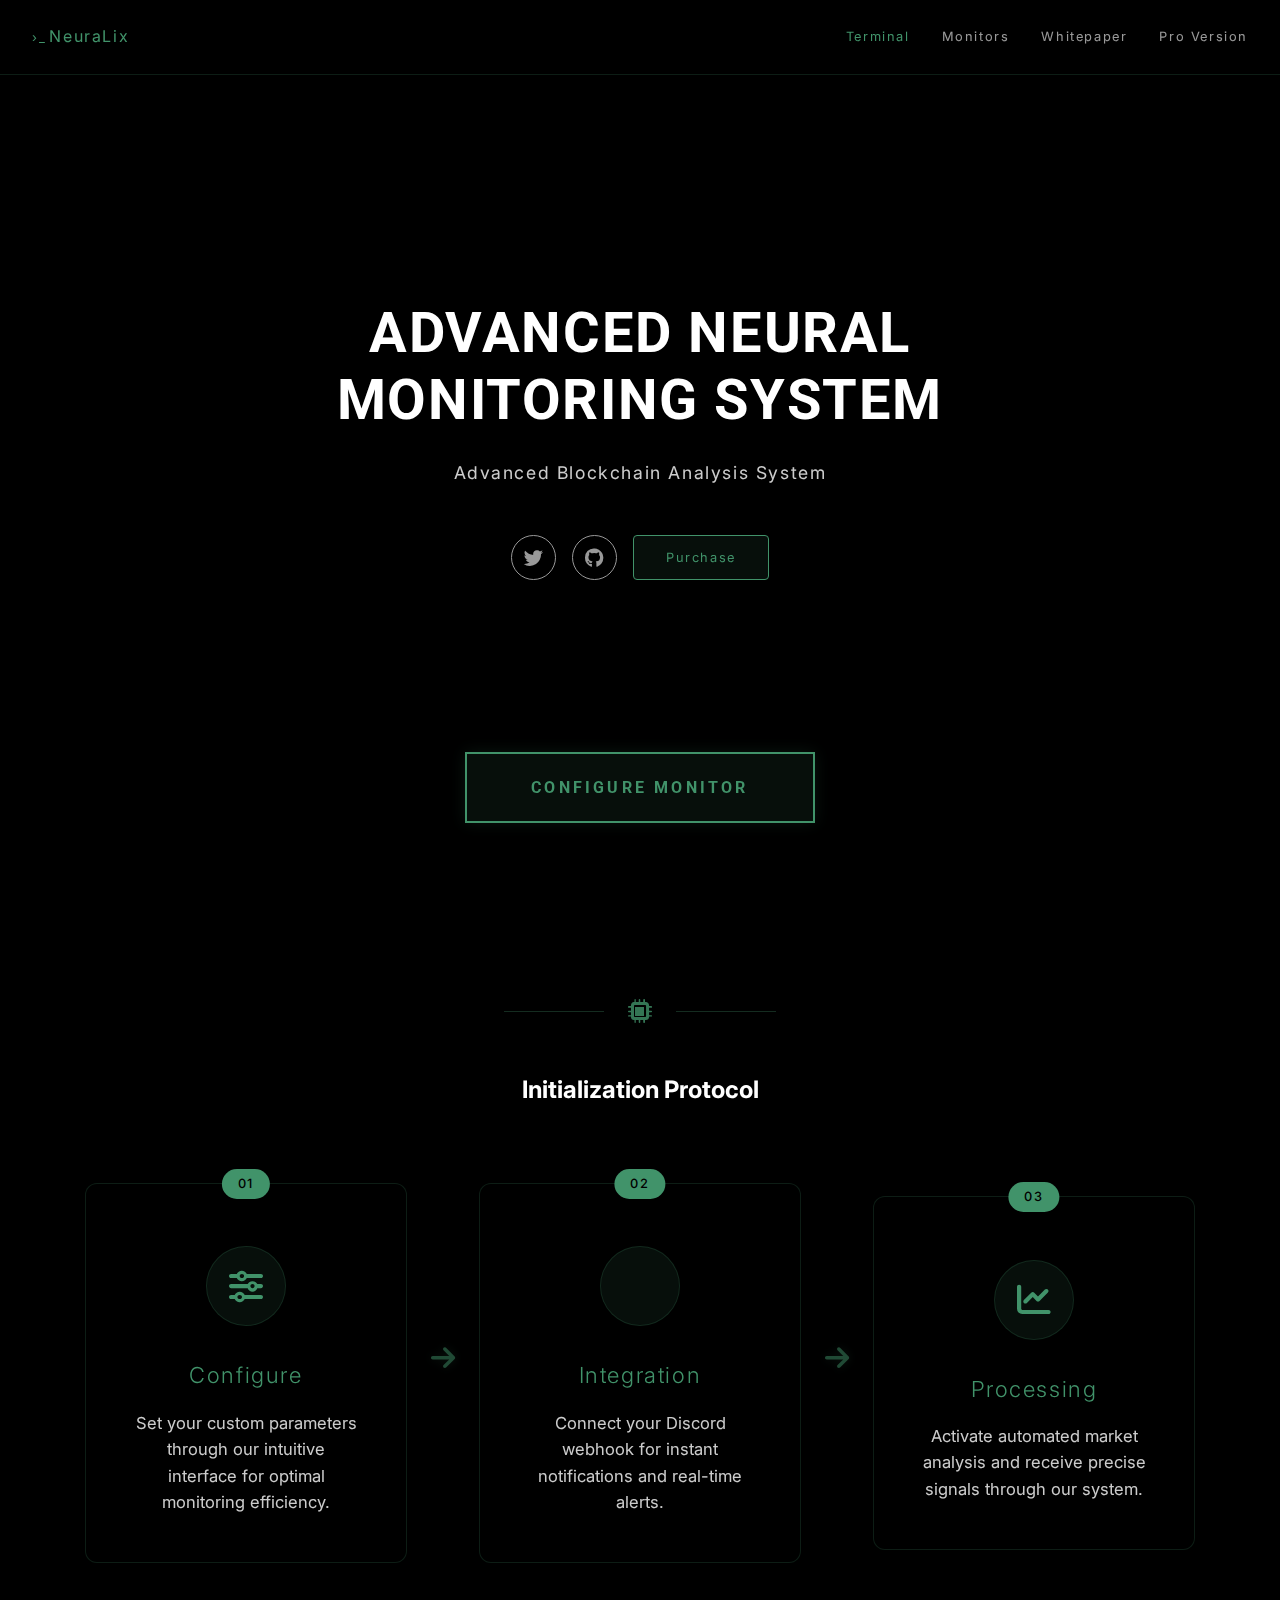
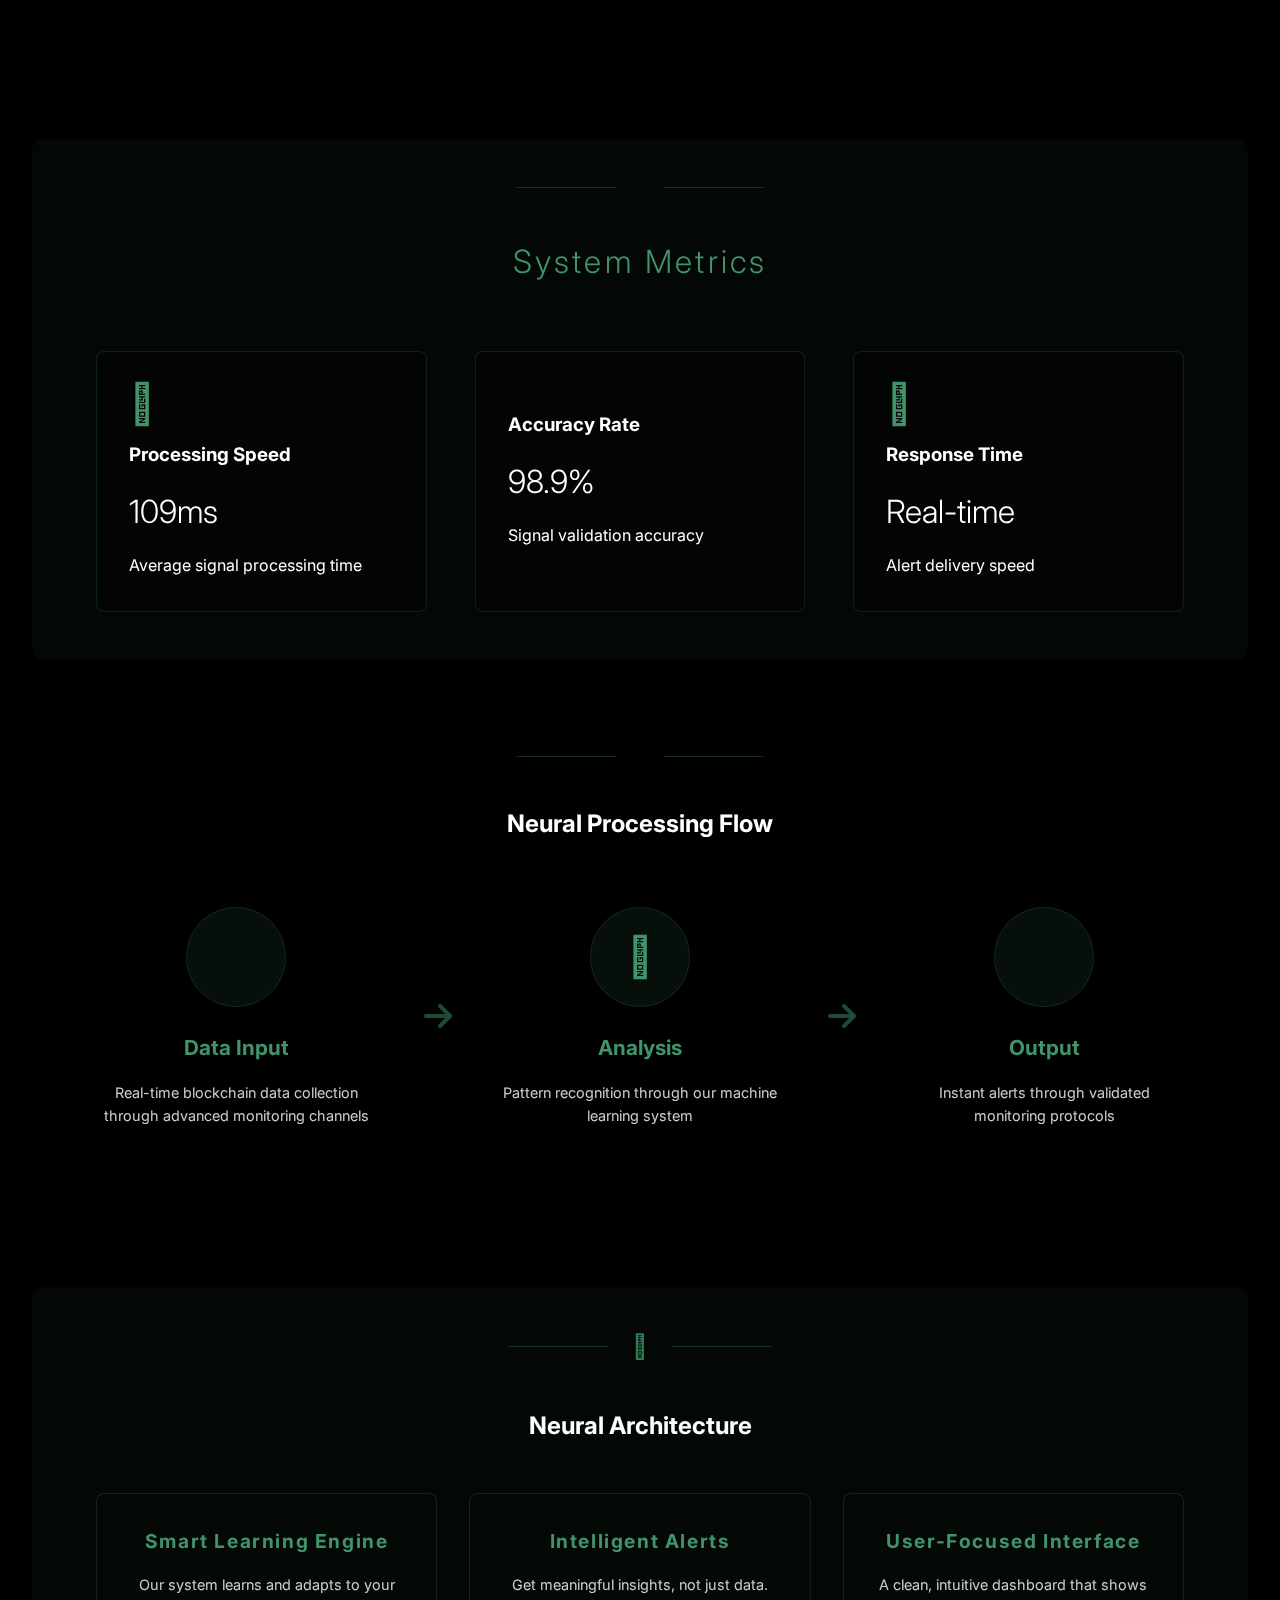
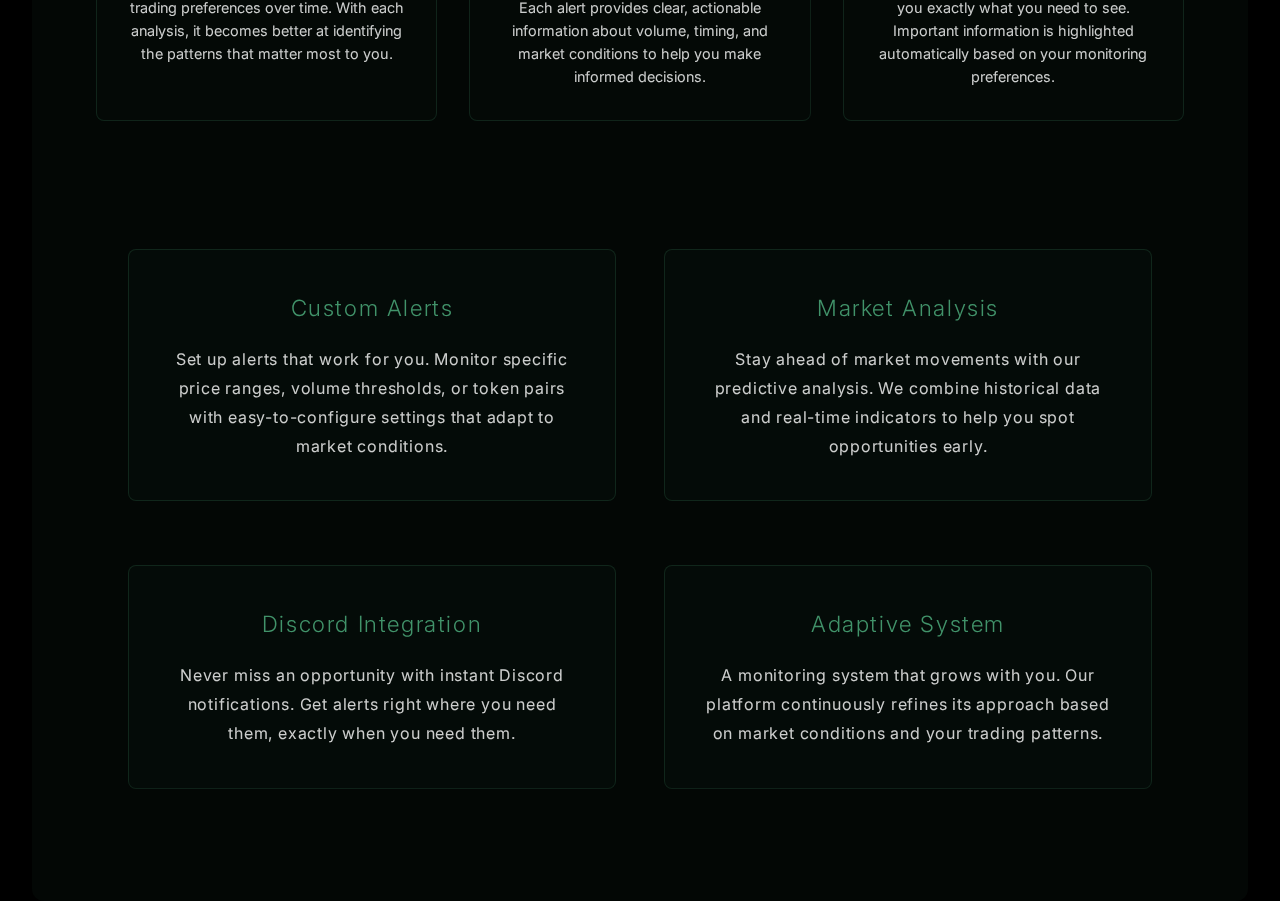
==== main.html @ 48142872 "Add files via upload" ====
<!DOCTYPE html>
<html>
<head>
    <meta charset="UTF-8">
    <meta name="viewport" content="width=device-width, initial-scale=1.0">
    <title>NeuraLix</title>
    <link rel="icon" type="image/png" href="images/NN.png">
    <link href="https://fonts.googleapis.com/css2?family=Inter:wght@300;400;500;700&display=swap" rel="stylesheet">
    <link href="https://fonts.googleapis.com/css2?family=Roboto:wght@700&display=swap" rel="stylesheet">
    <link rel="stylesheet" href="css/styles.css">
    <link rel="stylesheet" href="css/main.css">
    <link rel="stylesheet" href="https://cdnjs.cloudflare.com/ajax/libs/font-awesome/6.0.0/css/all.min.css">
    <link rel="stylesheet" href="https://site-assets.fontawesome.com/releases/v6.4.0/css/all.css">
    <link rel="stylesheet" href="css/transition.css">
</head>
<body class="main-page">
    <nav class="main-nav">
        <div class="nav-left">
            <span class="terminal-icon">›_</span>NeuraLix
        </div>
        <div class="nav-links">
            <a href="#" class="active">Terminal</a>
            <a href="monitor.html">Monitors</a>
            <a href="whitepaper.html">Whitepaper</a>
            <a onclick="window.location.href='pro.html'" class="nav-link" style="cursor: pointer;">Pro Version</a>
        </div>
    </nav>
    
    <div class="main-container">
        <div class="hero-section">
            <h1>Advanced Neural<br>Monitoring System</h1>
            <p class="hero-subtitle">Advanced Blockchain Analysis System</p>
            <div class="hero-buttons">
                <button class="social-button" onclick="window.open('https://x.com/NeuraLix_AI')">
                    <i class="fab fa-twitter"></i>
                </button>
                <button class="social-button" onclick="window.open('https://github.com/NEURA-LIX/NEURALIX')">
                    <i class="fab fa-github"></i>
                </button>
                <button class="purchase-button" onclick="window.open('https://pump.fun/board')">
                    <span>Purchase</span>
                </button>
            </div>
        </div>
        
        <div class="configure-button-container">
            <button class="configure-button" onclick="window.location.href='monitor.html'">
                Configure Monitor
            </button>
        </div>
        
        <div class="initialization-section">
            <div class="section-divider">
                <div class="line"></div>
                <i class="fa-solid fa-microchip"></i>
                <div class="line"></div>
            </div>
            <h2>Initialization Protocol</h2>
            <div class="steps-container">
                <div class="step-box">
                    <div class="step-number">01</div>
                    <div class="step-icon">
                        <i class="fa-solid fa-sliders"></i>
                    </div>
                    <h3>Configure</h3>
                    <p>Set your custom parameters through our intuitive interface for optimal monitoring efficiency.</p>
                </div>
                <div class="step-arrow">
                    <i class="fa-solid fa-arrow-right"></i>
                </div>
                <div class="step-box">
                    <div class="step-number">02</div>
                    <div class="step-icon">
                        <i class="fa-solid fa-webhook"></i>
                    </div>
                    <h3>Integration</h3>
                    <p>Connect your Discord webhook for instant notifications and real-time alerts.</p>
                </div>
                <div class="step-arrow">
                    <i class="fa-solid fa-arrow-right"></i>
                </div>
                <div class="step-box">
                    <div class="step-number">03</div>
                    <div class="step-icon">
                        <i class="fa-solid fa-chart-line"></i>
                    </div>
                    <h3>Processing</h3>
                    <p>Activate automated market analysis and receive precise signals through our system.</p>
                </div>
            </div>
        </div>
        
        <div class="features-section">
            <div class="section-divider">
                <div class="line"></div>
                <i class="fa-duotone fa-chart-mixed"></i>
                <div class="line"></div>
            </div>
            <h2>System Metrics</h2>
            <div class="metrics-grid">
                <div class="metric-card">
                    <i class="fa-duotone fa-bolt"></i>
                    <h3>Processing Speed</h3>
                    <div class="metric-value" id="processingSpeed">0</div>
                    <p>Average signal processing time</p>
                </div>
                <div class="metric-card">
                    <i class="fa-duotone fa-chart-line-up"></i>
                    <h3>Accuracy Rate</h3>
                    <div class="metric-value" id="accuracyRate">0</div>
                    <p>Signal validation accuracy</p>
                </div>
                <div class="metric-card">
                    <i class="fa-duotone fa-clock"></i>
                    <h3>Response Time</h3>
                    <div class="metric-value">Real-time</div>
                    <p>Alert delivery speed</p>
                </div>
            </div>
        </div>
        
        <div class="process-section">
            <div class="section-divider">
                <div class="line"></div>
                <i class="fa-duotone fa-brain-circuit"></i>
                <div class="line"></div>
            </div>
            <h2>Neural Processing Flow</h2>
            <div class="process-flow">
                <div class="process-step">
                    <div class="process-icon">
                        <i class="fa-duotone fa-signal-stream"></i>
                    </div>
                    <h3>Data Input</h3>
                    <p>Real-time blockchain data collection through advanced monitoring channels</p>
                </div>
                <div class="process-arrow">
                    <i class="fa-solid fa-arrow-right"></i>
                </div>
                <div class="process-step">
                    <div class="process-icon">
                        <i class="fa-duotone fa-brain"></i>
                    </div>
                    <h3>Analysis</h3>
                    <p>Pattern recognition through our machine learning system</p>
                </div>
                <div class="process-arrow">
                    <i class="fa-solid fa-arrow-right"></i>
                </div>
                <div class="process-step">
                    <div class="process-icon">
                        <i class="fa-duotone fa-chart-network"></i>
                    </div>
                    <h3>Output</h3>
                    <p>Instant alerts through validated monitoring protocols</p>
                </div>
            </div>
        </div>
        
        <div class="neural-architecture-section">
            <div class="section-divider">
                <div class="line"></div>
                <i class="fa-duotone fa-network-wired"></i>
                <div class="line"></div>
            </div>
            <h2>Neural Architecture</h2>
            <div class="feature-grid">
                <div class="feature-card">
                    <h3>Smart Learning Engine</h3>
                    <p>Our system learns and adapts to your trading preferences over time. With each analysis, it becomes better at identifying the patterns that matter most to you.</p>
                </div>
                <div class="feature-card">
                    <h3>Intelligent Alerts</h3>
                    <p>Get meaningful insights, not just data. Each alert provides clear, actionable information about volume, timing, and market conditions to help you make informed decisions.</p>
                </div>
                <div class="feature-card">
                    <h3>User-Focused Interface</h3>
                    <p>A clean, intuitive dashboard that shows you exactly what you need to see. Important information is highlighted automatically based on your monitoring preferences.</p>
                </div>
            </div>
            
            <div class="advanced-features">
                <div class="feature-row">
                    <div class="feature-detail">
                        <h3>Custom Alerts</h3>
                        <p>Set up alerts that work for you. Monitor specific price ranges, volume thresholds, or token pairs with easy-to-configure settings that adapt to market conditions.</p>
                    </div>
                    <div class="feature-detail">
                        <h3>Market Analysis</h3>
                        <p>Stay ahead of market movements with our predictive analysis. We combine historical data and real-time indicators to help you spot opportunities early.</p>
                    </div>
                </div>
                <div class="feature-row">
                    <div class="feature-detail">
                        <h3>Discord Integration</h3>
                        <p>Never miss an opportunity with instant Discord notifications. Get alerts right where you need them, exactly when you need them.</p>
                    </div>
                    <div class="feature-detail">
                        <h3>Adaptive System</h3>
                        <p>A monitoring system that grows with you. Our platform continuously refines its approach based on market conditions and your trading patterns.</p>
                    </div>
                </div>
            </div>
        </div>
    </div>
    <script src="main.js"></script>
    <script src="js/transition.js"></script>
    <script>
        // Processing speed animation
        function updateProcessingSpeed() {
            const speedElement = document.getElementById('processingSpeed');
            const randomSpeed = Math.floor(Math.random() * (180 - 50 + 1) + 50);
            speedElement.textContent = randomSpeed + 'ms';
        }

        // Accuracy rate animation
        function updateAccuracyRate() {
            const accuracyElement = document.getElementById('accuracyRate');
            const randomAccuracy = (Math.random() * (99.8 - 98.1) + 98.1).toFixed(1);
            accuracyElement.textContent = randomAccuracy + '%';
        }

        // Update every second
        setInterval(updateProcessingSpeed, 1000);
        setInterval(updateAccuracyRate, 1000);
        
        // Initial updates
        updateProcessingSpeed();
        updateAccuracyRate();
    </script>
</body>
</html>
---- css/styles.css ----
:root {
    --neon-green: #41936a;
    --dark-bg: #000000;
}

* {
    margin: 0;
    padding: 0;
    box-sizing: border-box;
    font-family: 'Inter', 'Helvetica Neue', Arial, sans-serif;
}

body {
    background-color: var(--dark-bg);
    color: var(--neon-green);
    line-height: 1.6;
    overflow: hidden;
    opacity: 0;
    transition: opacity 0.1s ease;
}

body.loaded {
    opacity: 1;
}

.hidden {
    display: none !important;
}

#loading-screen {
    position: fixed;
    top: 0;
    left: 0;
    width: 100%;
    height: 100%;
    background: var(--dark-bg);
    z-index: 1000;
}

#main-content {
    position: fixed;
    top: 0;
    left: 0;
    width: 100%;
    height: 100%;
    background: var(--dark-bg);
}

.top-title {
    position: fixed;
    top: 1.2rem;
    left: 1.2rem;
    z-index: 1001;
}

.top-title h2 {
    font-size: 0.8rem;
    font-weight: 400;
    letter-spacing: 0.1rem;
    color: var(--neon-green);
    display: flex;
    align-items: center;
}

.terminal-icon {
    font-size: 0.8rem;
    margin-right: 0.2rem;
}

.typing-text {
    position: relative;
    overflow: hidden;
    white-space: nowrap;
    border-right: 2px solid var(--neon-green);
    animation: blink 1s step-end;
    animation-iteration-count: 4;
}

@keyframes blink {
    from, to { border-color: transparent }
    50% { border-color: var(--neon-green); }
} 

.fade-out {
    animation: fadeOut 1s forwards;
}

.fade-in {
    opacity: 0;
    animation: fadeIn 1s forwards;
    animation-delay: 0.5s;
}

@keyframes fadeOut {
    from { opacity: 1; }
    to { opacity: 0; }
}

@keyframes fadeIn {
    from { 
        opacity: 0; 
        transform: scale(0.98);
    }
    to { 
        opacity: 1;
        transform: scale(1);
    }
} 

body.fade-out {
    animation: fadeOut 1s forwards;
}

body.fade-in {
    animation: fadeIn 1s forwards;
    opacity: 0;
}

@keyframes fadeOut {
    from { opacity: 1; }
    to { opacity: 0; }
}
---- css/main.css ----
/* Main page styles */
body.main-page {
    min-height: 100vh;
    background-color: var(--dark-bg);
    color: white;
    overflow-y: auto;
    overflow-x: hidden;
}

.main-nav {
    position: absolute;
    top: 0;
    left: 0;
    width: 100%;
    padding: 1.5rem 2rem;
    display: flex;
    justify-content: space-between;
    align-items: center;
    background: rgba(0, 0, 0, 0.8);
    backdrop-filter: blur(10px);
    border-bottom: 1px solid rgba(65, 147, 106, 0.2);
    z-index: 100;
}

.nav-left {
    color: var(--neon-green);
    font-size: 1rem;
    letter-spacing: 0.1rem;
}

.nav-links {
    display: flex;
    gap: 2rem;
}

.nav-links a {
    color: white;
    text-decoration: none;
    font-size: 0.8rem;
    letter-spacing: 0.1rem;
    opacity: 0.6;
    transition: all 0.3s ease;
}

.nav-links a:hover, .nav-links a.active {
    opacity: 1;
    color: var(--neon-green);
}

.main-container {
    padding: 0;
    max-width: 1400px;
    margin: 0 auto;
    position: relative;
    z-index: 1;
    overflow: visible;
    padding-top: 80px;
}

.hero-section {
    min-height: 80vh;
    display: flex;
    flex-direction: column;
    justify-content: center;
    align-items: center;
    text-align: center;
    padding: 0 2rem;
    margin-bottom: 4rem;
}

.hero-section h1 {
    font-size: 3.5rem;
    color: white;
    font-family: 'Roboto', sans-serif;
    font-weight: 700;
    line-height: 1.2;
    margin-bottom: 1.5rem;
    letter-spacing: 0.1rem;
    text-transform: uppercase;
}

.hero-subtitle {
    color: white;
    opacity: 0.8;
    font-size: 1.1rem;
    margin-bottom: 3rem;
    letter-spacing: 0.1rem;
}

.hero-buttons {
    display: flex;
    gap: 1rem;
    justify-content: center;
}

.features-section {
    background: rgba(65, 147, 106, 0.05);
    padding: 3rem 4rem;
    backdrop-filter: blur(10px);
    position: relative;
    z-index: 2;
    border-radius: 12px;
    margin: 0 2rem;
}

.features-section h2 {
    color: var(--neon-green);
    font-size: 2rem;
    text-align: center;
    margin-bottom: 4rem;
    font-weight: 300;
    letter-spacing: 0.2rem;
}

.feature-grid {
    display: grid;
    grid-template-columns: repeat(3, 1fr);
    gap: 2rem;
}

.feature-card {
    background: rgba(0, 0, 0, 0.3);
    border: 1.5px solid rgba(65, 147, 106, 0.2);
    border-radius: 8px;
    padding: 2rem;
    text-align: center;
    backdrop-filter: blur(10px);
    transition: all 0.3s ease;
}

.feature-card:hover {
    transform: translateY(-5px);
    border-color: var(--neon-green);
}

.feature-card h3 {
    color: var(--neon-green);
    font-size: 1.2rem;
    margin-bottom: 1rem;
    letter-spacing: 0.1rem;
}

.feature-card p {
    color: white;
    opacity: 0.8;
    font-size: 0.9rem;
    margin-bottom: 0;
    line-height: 1.6;
}

.feature-card .action-button {
    background: rgba(65, 147, 106, 0.1);
    border: 1.5px solid var(--neon-green);
    color: var(--neon-green);
    padding: 0.6rem 1.5rem;
    font-size: 0.75rem;
    letter-spacing: 0.1rem;
    cursor: pointer;
    transition: all 0.3s ease;
}

.feature-card .action-button:hover {
    background: var(--neon-green);
    color: var(--dark-bg);
}

.social-button {
    width: 45px;
    height: 45px;
    border-radius: 50%;
    background: rgba(0, 0, 0, 0.5);
    border: 1.5px solid white;
    color: white;
    display: flex;
    align-items: center;
    justify-content: center;
    cursor: pointer;
    transition: all 0.3s ease;
    opacity: 0.6;
    font-size: 1.2rem;
}

.social-button:hover {
    opacity: 1;
    background: rgba(0, 0, 0, 0.7);
}

.purchase-button {
    background: rgba(65, 147, 106, 0.1);
    border: 1.5px solid var(--neon-green);
    color: var(--neon-green);
    padding: 0.8rem 2rem;
    font-size: 0.8rem;
    letter-spacing: 0.1rem;
    cursor: pointer;
    transition: all 0.3s ease;
    border-radius: 4px;
}

.purchase-button:hover {
    background: var(--neon-green);
    color: var(--dark-bg);
}

@keyframes slideUp {
    from {
        opacity: 0;
        transform: translateY(20px);
    }
    to {
        opacity: 1;
        transform: translateY(0);
    }
} 

.advanced-features {
    margin-top: 6rem;
    padding: 0 2rem;
}

.feature-row {
    display: grid;
    grid-template-columns: 1fr 1fr;
    gap: 3rem;
    margin-bottom: 4rem;
}

.feature-detail {
    background: rgba(0, 0, 0, 0.2);
    border: 1.5px solid rgba(65, 147, 106, 0.2);
    border-radius: 8px;
    padding: 2.5rem;
    backdrop-filter: blur(10px);
    transition: all 0.3s ease;
}

.feature-detail:hover {
    border-color: var(--neon-green);
    transform: translateY(-5px);
}

.feature-detail h3 {
    color: var(--neon-green);
    font-size: 1.4rem;
    margin-bottom: 1.2rem;
    letter-spacing: 0.1rem;
    font-weight: 300;
}

.feature-detail p {
    color: white;
    opacity: 0.8;
    font-size: 1rem;
    line-height: 1.8;
    letter-spacing: 0.05rem;
}

.section-divider {
    display: flex;
    align-items: center;
    justify-content: center;
    margin-bottom: 3rem;
    gap: 1.5rem;
}

.section-divider .line {
    height: 1px;
    width: 100px;
    background: rgba(65, 147, 106, 0.3);
}

.section-divider i {
    color: var(--neon-green);
    font-size: 1.5rem;
    opacity: 0.8;
}

.process-section {
    padding: 6rem 6rem;
    text-align: center;
}

.process-flow {
    display: flex;
    justify-content: center;
    align-items: center;
    gap: 3rem;
    margin-top: 4rem;
}

.process-step {
    flex: 1;
    max-width: 300px;
}

.process-icon {
    width: 100px;
    height: 100px;
    margin: 0 auto 1.5rem;
    background: rgba(65, 147, 106, 0.1);
    border: 1px solid rgba(65, 147, 106, 0.2);
    border-radius: 50%;
    display: flex;
    align-items: center;
    justify-content: center;
}

.process-icon i {
    font-size: 2.5rem;
    color: var(--neon-green);
}

.process-arrow {
    color: var(--neon-green);
    opacity: 0.5;
    font-size: 2rem;
}

.process-step h3 {
    font-size: 1.3rem;
    margin-bottom: 1rem;
    color: var(--neon-green);
}

.process-step p {
    font-size: 0.9rem;
    line-height: 1.6;
    color: white;
    opacity: 0.8;
}

.neural-architecture-section {
    padding: 3rem 4rem;
    text-align: center;
    background: rgba(65, 147, 106, 0.05);
    border-radius: 12px;
    margin: 0 2rem;
    margin-top: 4rem;
}

.neural-architecture-section .feature-grid {
    margin-top: 3rem;
}

.neural-architecture-section .advanced-features {
    margin-top: 8rem;
}

.metrics-grid {
    display: grid;
    grid-template-columns: repeat(3, 1fr);
    gap: 3rem;
    margin-top: 3rem;
}

.metric-card {
    background: rgba(0, 0, 0, 0.2);
    border: 1px solid rgba(65, 147, 106, 0.2);
    border-radius: 8px;
    padding: 2rem;
    transition: all 0.3s ease;
    animation: float 3s ease-in-out infinite;
}

.metric-card:nth-child(1) {
    animation-delay: 0s;
}

.metric-card:nth-child(2) {
    animation-delay: 0.5s;
}

.metric-card:nth-child(3) {
    animation-delay: 1s;
}

@keyframes float {
    0% {
        transform: translateY(0px);
    }
    50% {
        transform: translateY(-10px);
    }
    100% {
        transform: translateY(0px);
    }
}

.metric-card:hover {
    animation-play-state: paused;
    border-color: var(--neon-green);
}

.metric-card i {
    font-size: 2.5rem;
    color: var(--neon-green);
    margin-bottom: 1rem;
}

.metric-card .metric-value {
    font-size: 2rem;
    color: white;
    margin: 1rem 0;
    font-weight: 300;
}

.initialization-section {
    padding: 5rem 4.6rem;
    text-align: center;
    margin-bottom: 6rem;
}

.steps-container {
    display: flex;
    justify-content: center;
    gap: 1.5rem;
    margin-top: 4.6rem;
    align-items: center;
}

.step-box {
    flex: 1;
    max-width: 322px;
    background: rgba(0, 0, 0, 0.2);
    border: 1px solid rgba(65, 147, 106, 0.2);
    border-radius: 12px;
    padding: 2.9rem;
    position: relative;
    transition: all 0.3s ease;
}

.step-box:hover {
    transform: translateY(-5px);
    border-color: var(--neon-green);
    & + .step-arrow {
        opacity: 0.8;
        transform: translateY(-15px) scale(1.1);
    }
}

.step-number {
    position: absolute;
    top: -15px;
    left: 50%;
    transform: translateX(-50%);
    background: var(--neon-green);
    color: var(--dark-bg);
    font-size: 0.8rem;
    padding: 0.3rem 1rem;
    border-radius: 15px;
    font-weight: 500;
    letter-spacing: 0.1rem;
}

.step-icon {
    width: 80px;
    height: 80px;
    margin: 1rem auto 2rem;
    background: rgba(65, 147, 106, 0.1);
    border: 1px solid rgba(65, 147, 106, 0.2);
    border-radius: 50%;
    display: flex;
    align-items: center;
    justify-content: center;
}

.step-icon i {
    font-size: 2.1rem;
    color: var(--neon-green);
}

.step-box h3 {
    color: var(--neon-green);
    font-size: 1.38rem;
    margin-bottom: 1rem;
    letter-spacing: 0.1rem;
    font-weight: 300;
}

.step-box p {
    color: white;
    opacity: 0.8;
    font-size: 1.035rem;
    line-height: 1.6;
} 

.step-arrow {
    color: var(--neon-green);
    opacity: 0.5;
    font-size: 1.725rem;
    transform: translateY(-15px);
    transition: all 0.3s ease;
}

.step-arrow i {
    filter: drop-shadow(0 0 5px rgba(65, 147, 106, 0.3));
} 

.configure-button-container {
    text-align: center;
    margin: -7rem 0 6rem 0;
    position: relative;
    z-index: 10;
}

.configure-button {
    background: transparent;
    border: 2px solid var(--neon-green);
    color: var(--neon-green);
    padding: 1.5rem 4rem;
    font-size: 1rem;
    letter-spacing: 0.2rem;
    cursor: pointer;
    transition: all 0.3s ease;
    min-width: 320px;
    text-transform: uppercase;
    font-family: 'Roboto', sans-serif;
    font-weight: 700;
    backdrop-filter: blur(10px);
    background: rgba(65, 147, 106, 0.1);
    box-shadow: 0 0 15px rgba(65, 147, 106, 0.15);
}

.configure-button:hover {
    background: var(--neon-green);
    color: var(--dark-bg);
    box-shadow: 0 0 25px rgba(65, 147, 106, 0.5);
} 

.nav-link {
    color: white;
    text-decoration: none;
    font-size: 0.8rem;
    letter-spacing: 0.1rem;
    opacity: 0.8;
    transition: all 0.3s ease;
}

.nav-link:hover {
    opacity: 1;
    color: var(--neon-green);
}

.nav-link.active {
    opacity: 1;
    color: var(--neon-green);
}
---- css/transition.css ----
/* Initial state for all pages */
body {
    opacity: 0;
    transition: opacity 0.2s cubic-bezier(0.4, 0, 0.2, 1);
    will-change: opacity;
}

.fade-transition {
    opacity: 1;
    transition: opacity 0.3s ease;
}

.fade-out {
    opacity: 0;
}
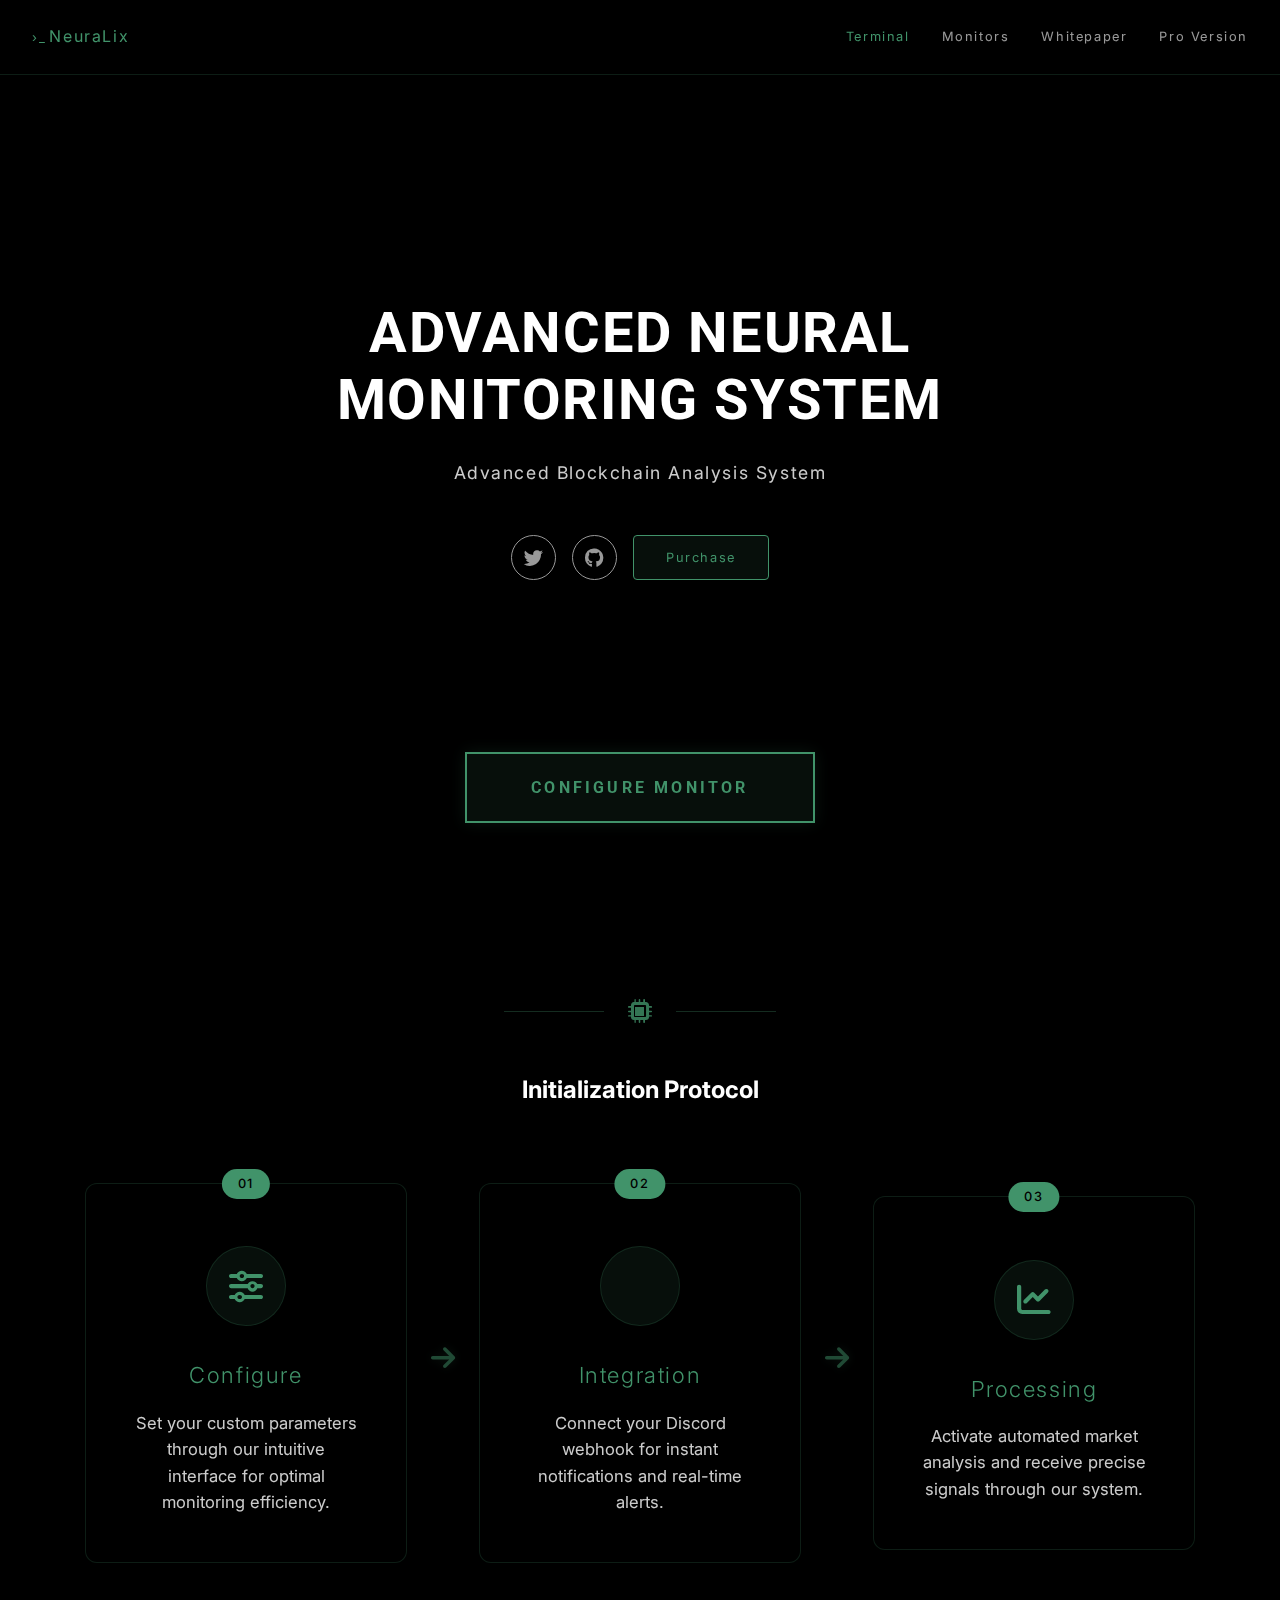
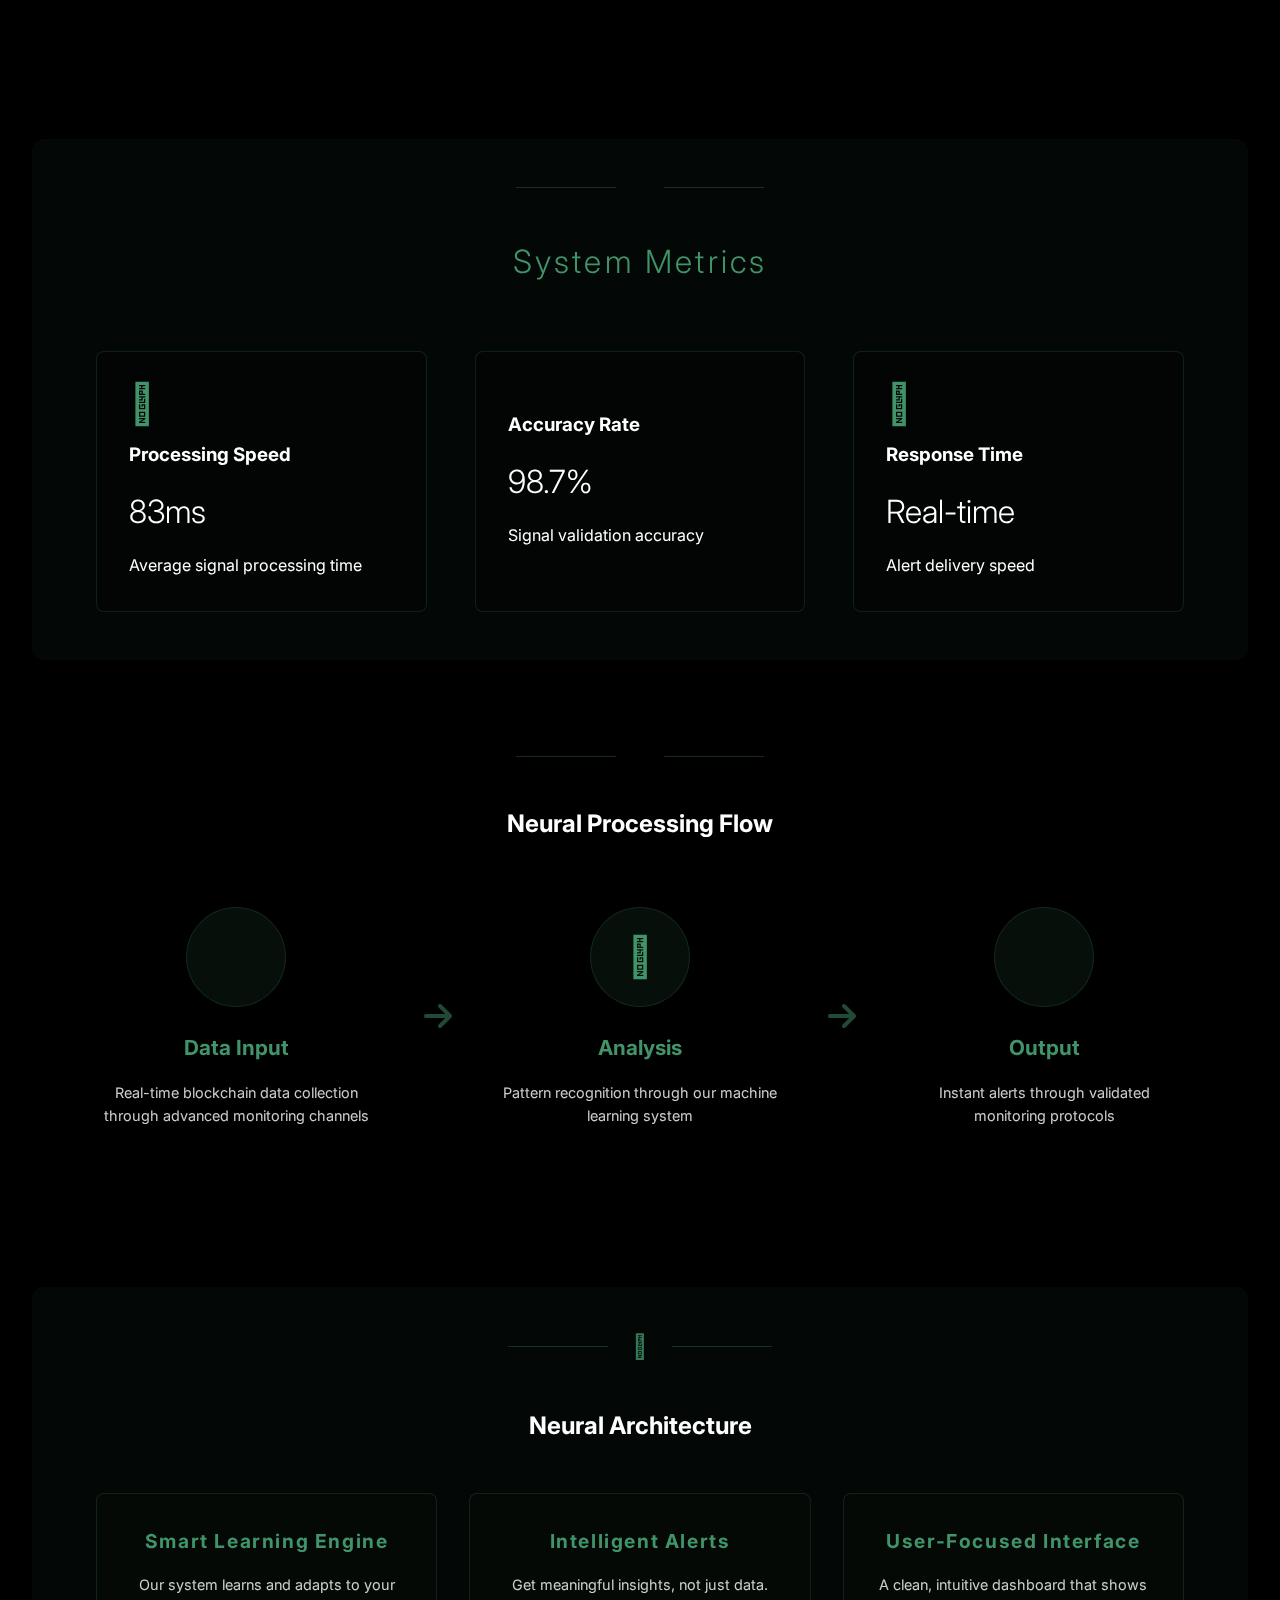
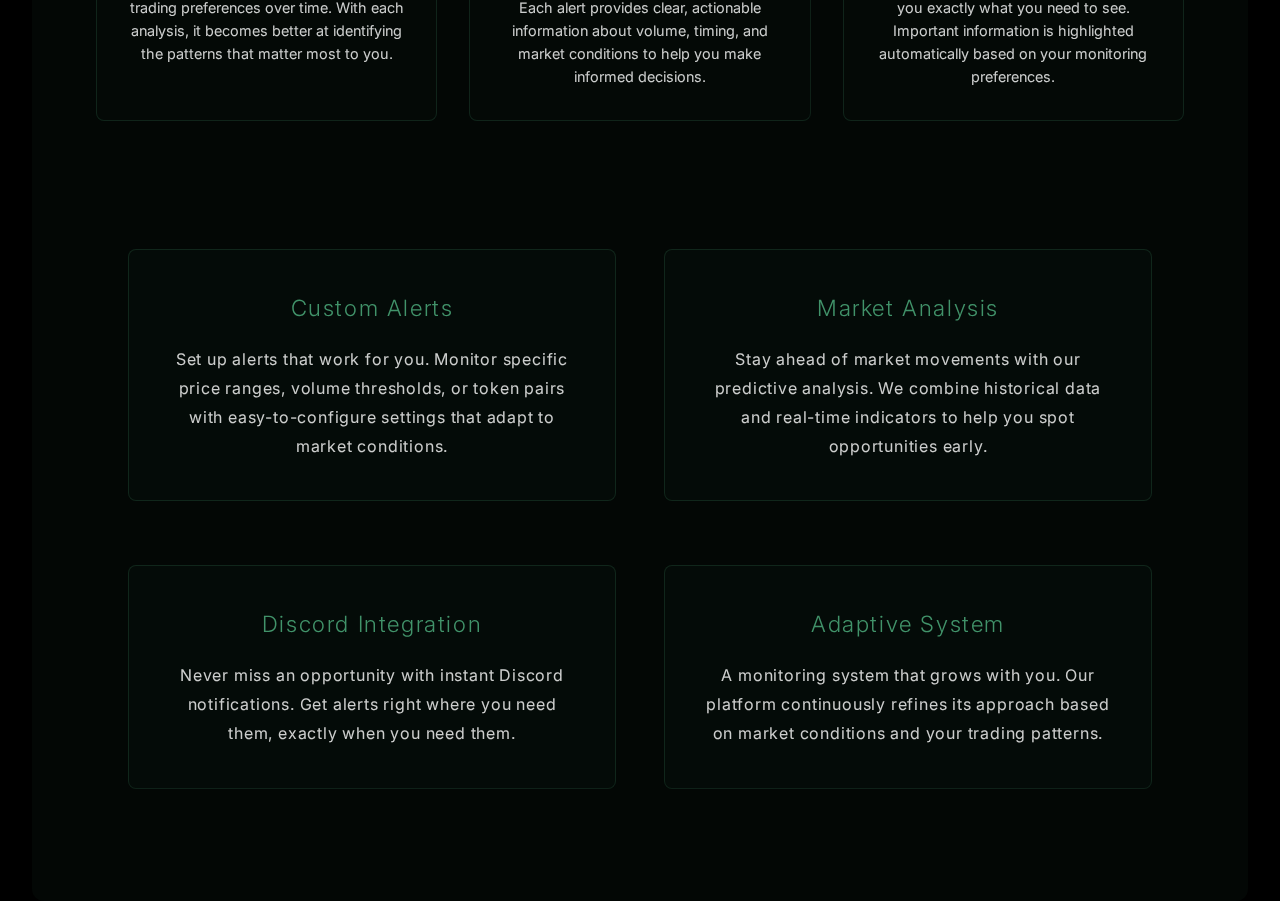
==== commit 5ca0eebc: "Update main.html" ====
--- a/main.html
+++ b/main.html
@@ -37,7 +37,7 @@
                 <button class="social-button" onclick="window.open('https://github.com/NEURA-LIX/NEURALIX')">
                     <i class="fab fa-github"></i>
                 </button>
-                <button class="purchase-button" onclick="window.open('https://pump.fun/board')">
+                <button class="purchase-button" onclick="window.open('https://pump.fun/coin/CAUiFnrH2gfwq35kGau5f9kknvjBHKdo3JcVKuaDpump')">
                     <span>Purchase</span>
                 </button>
             </div>
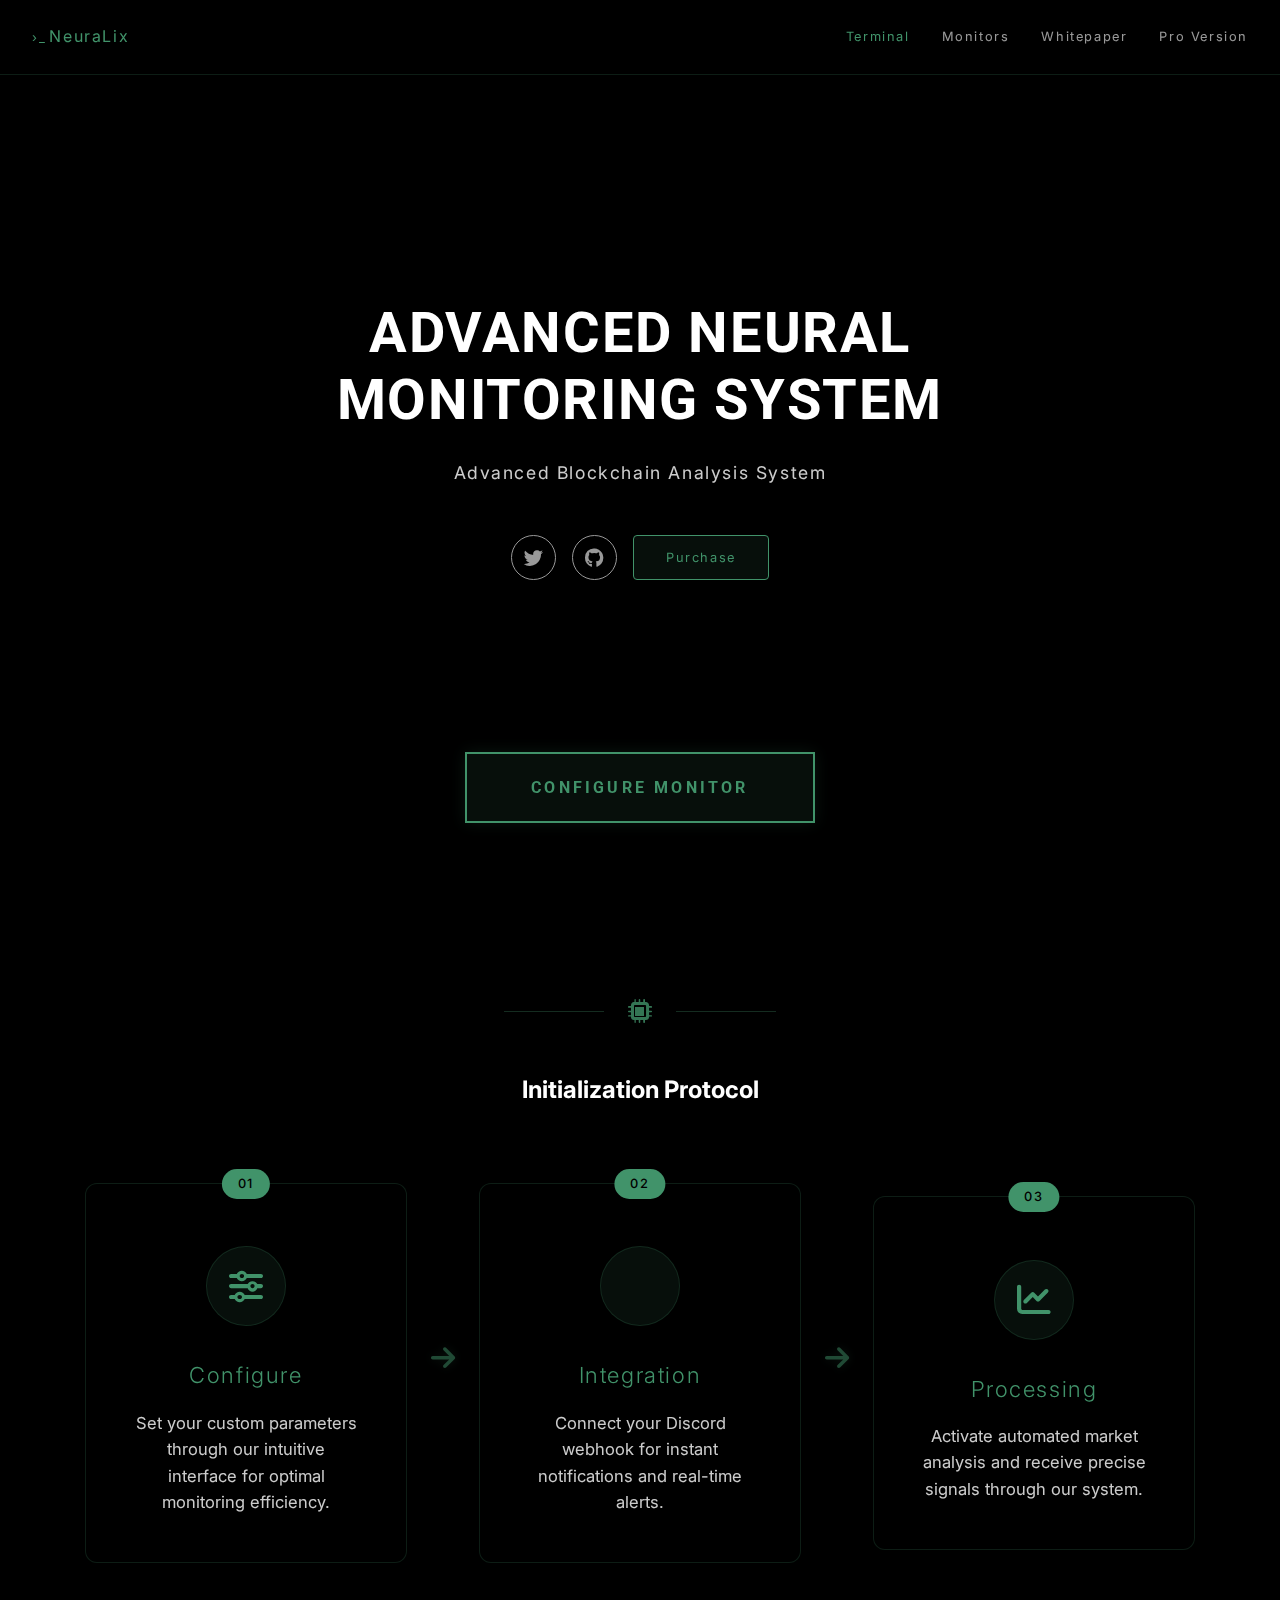
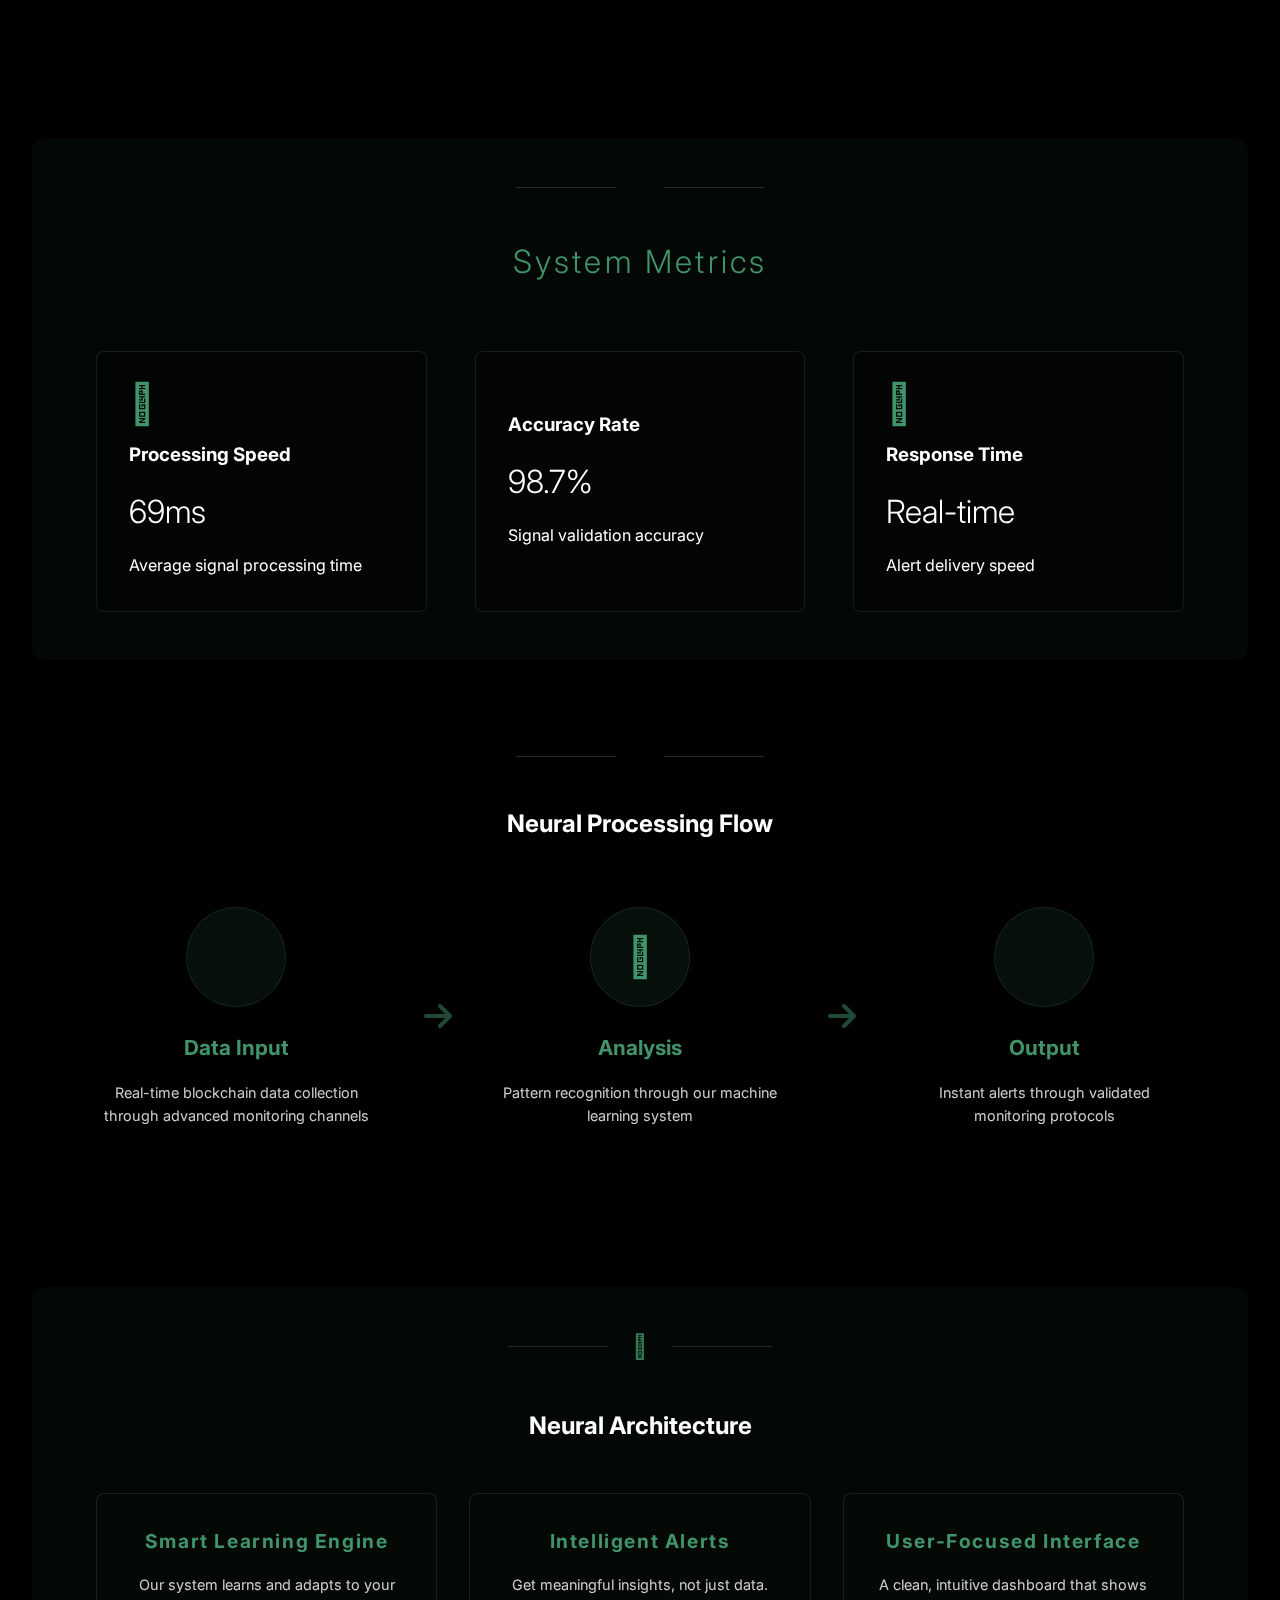
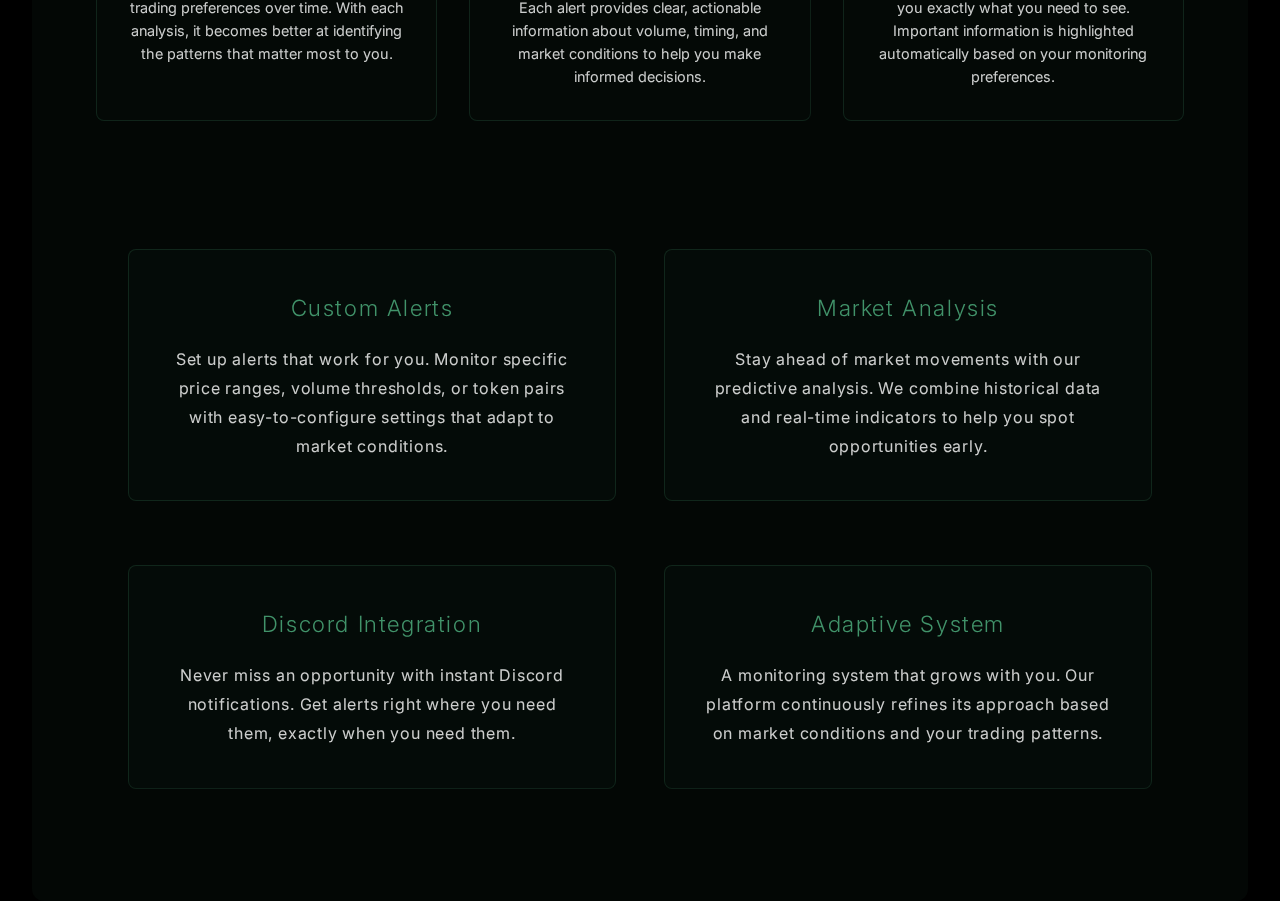
==== commit 7c31d96b: "Update main.html" ====
--- a/main.html
+++ b/main.html
@@ -37,7 +37,7 @@
                 <button class="social-button" onclick="window.open('https://github.com/NEURA-LIX/NEURALIX')">
                     <i class="fab fa-github"></i>
                 </button>
-                <button class="purchase-button" onclick="window.open('https://pump.fun/coin/CAUiFnrH2gfwq35kGau5f9kknvjBHKdo3JcVKuaDpump')">
+                <button class="purchase-button" onclick="window.open('https://pump.fun/board')">
                     <span>Purchase</span>
                 </button>
             </div>
